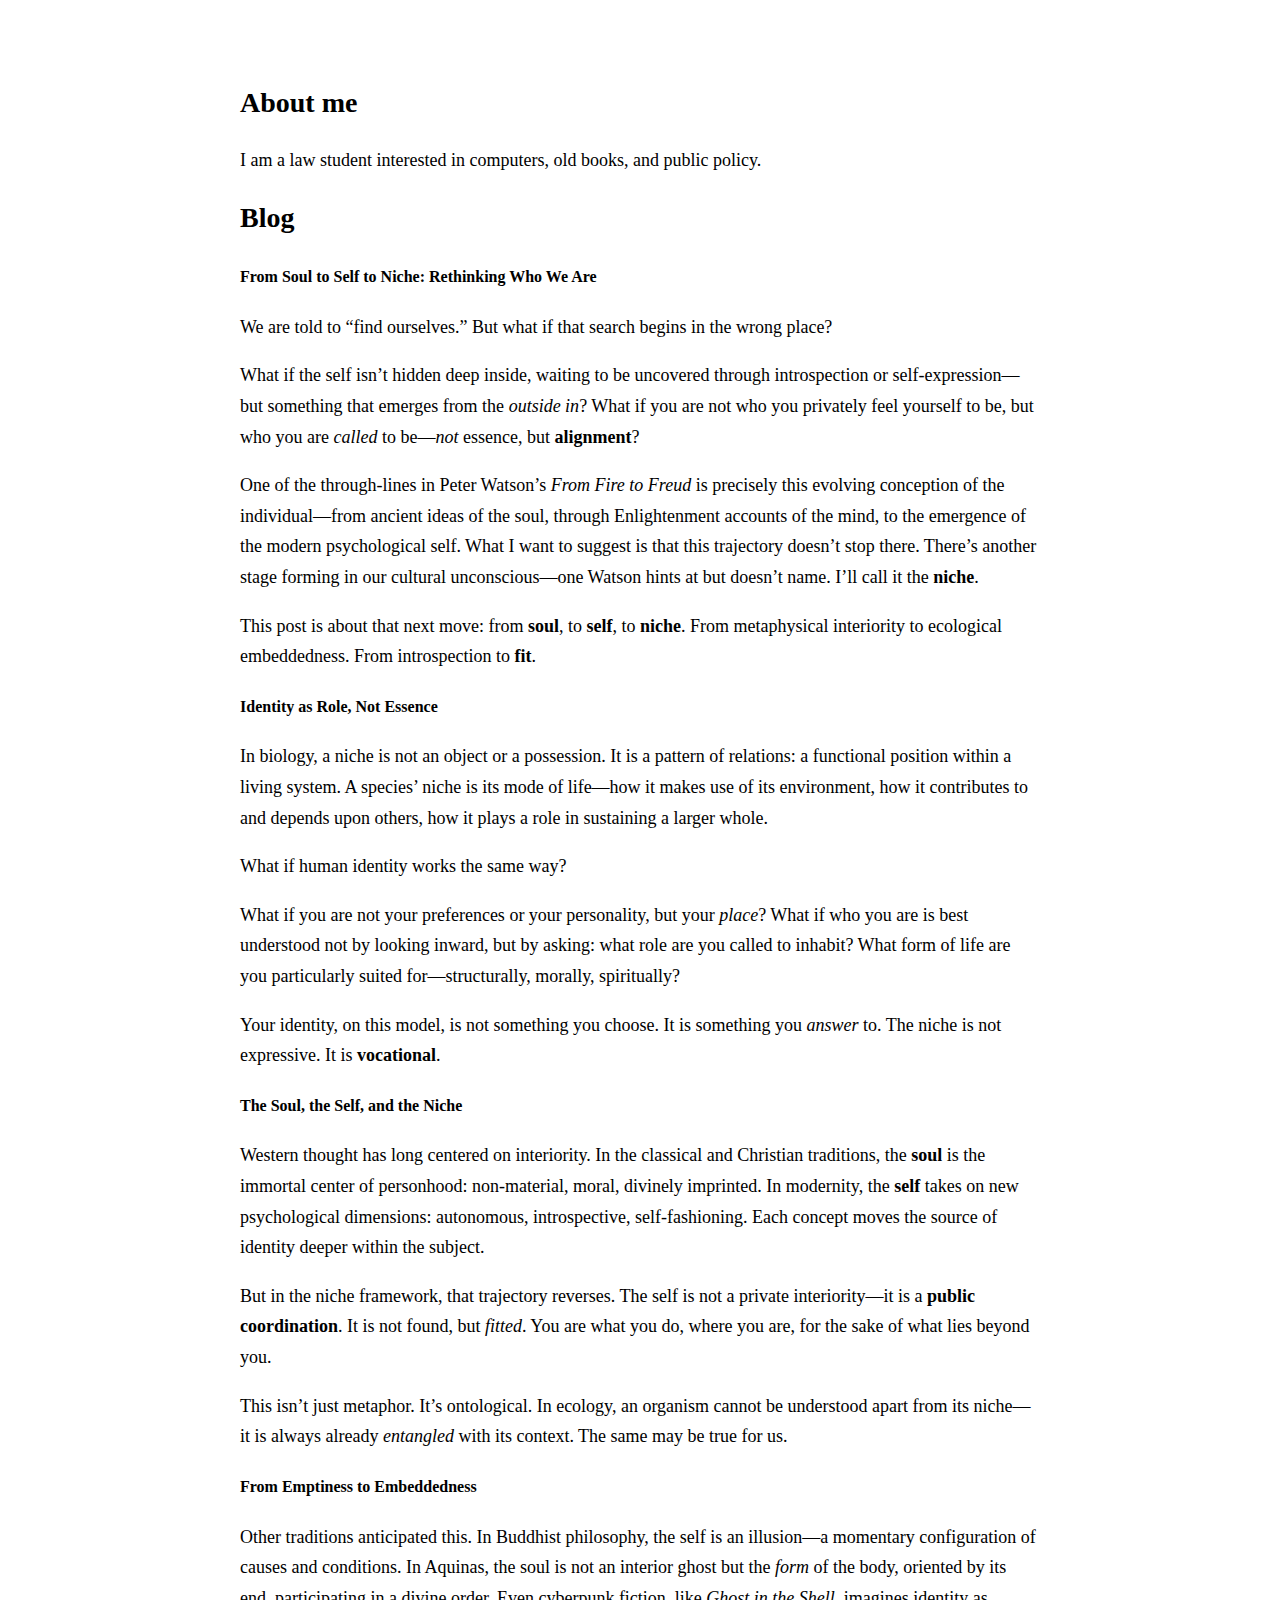
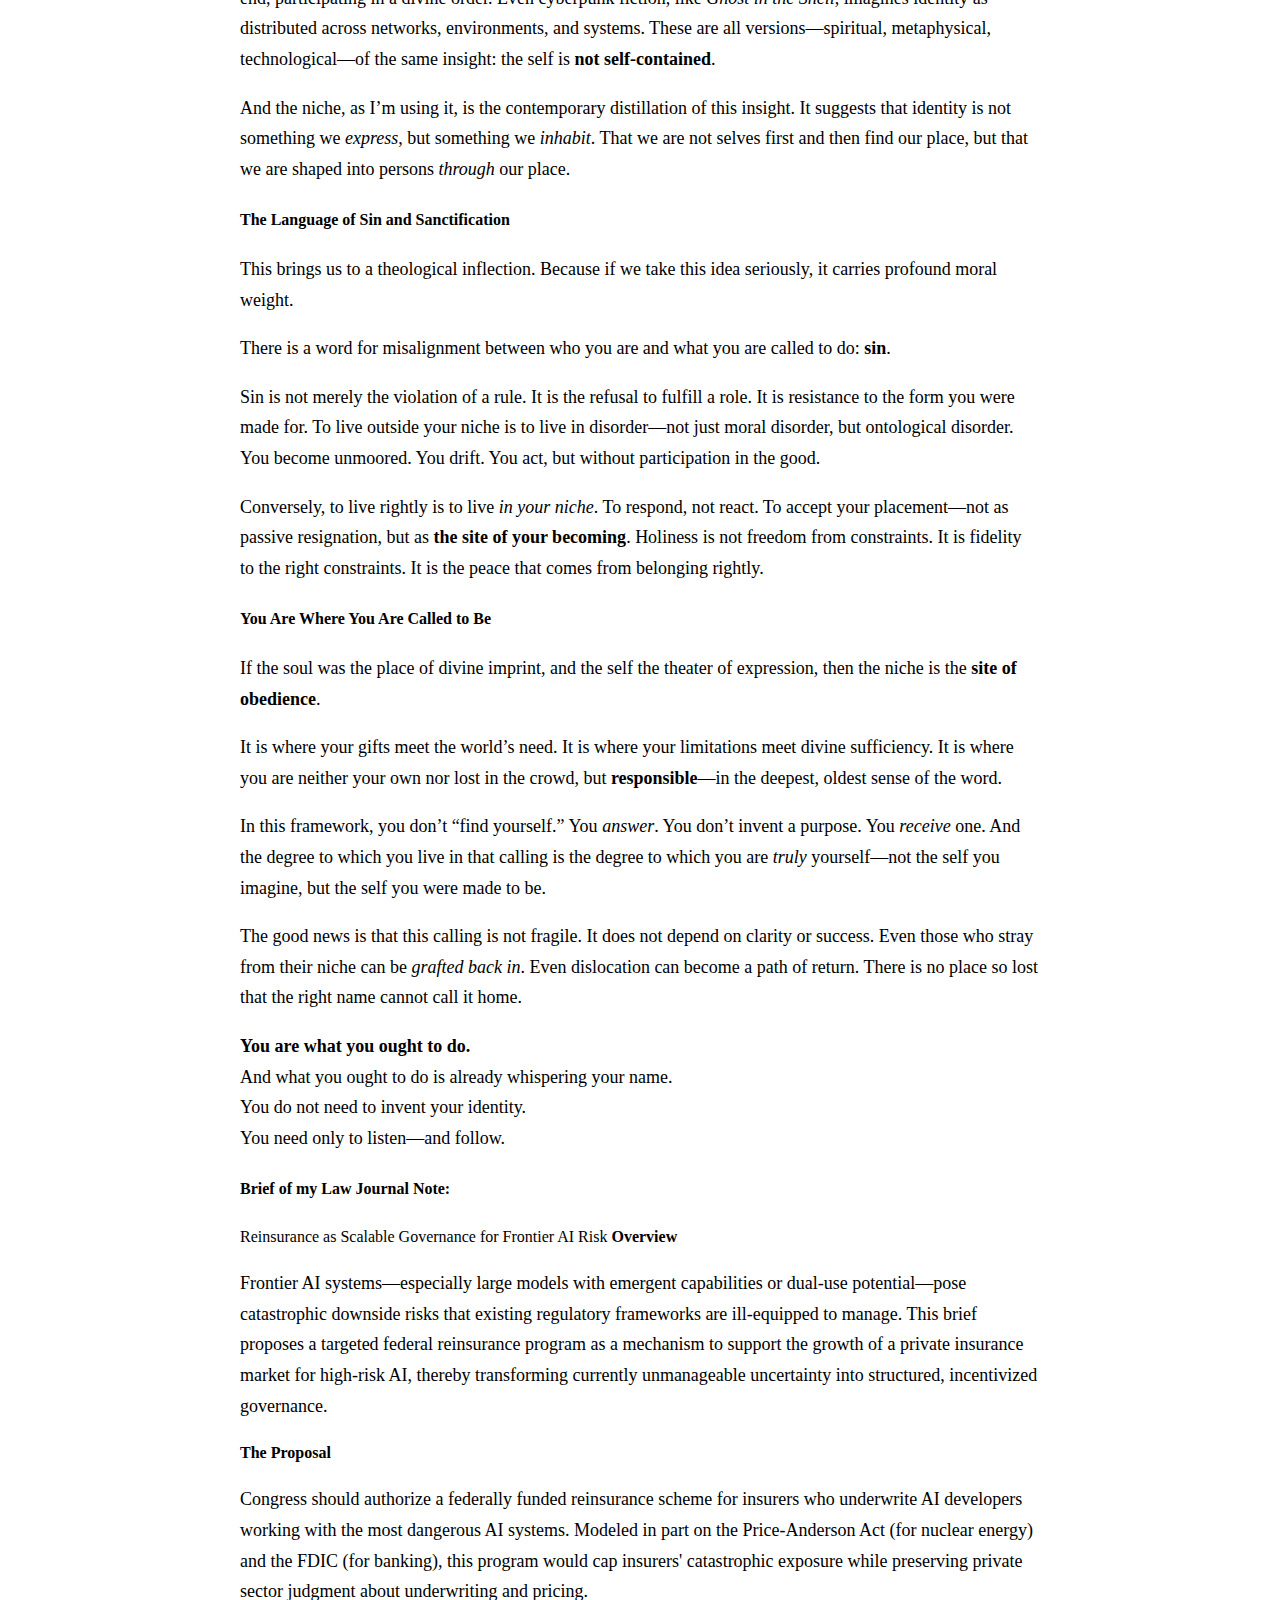
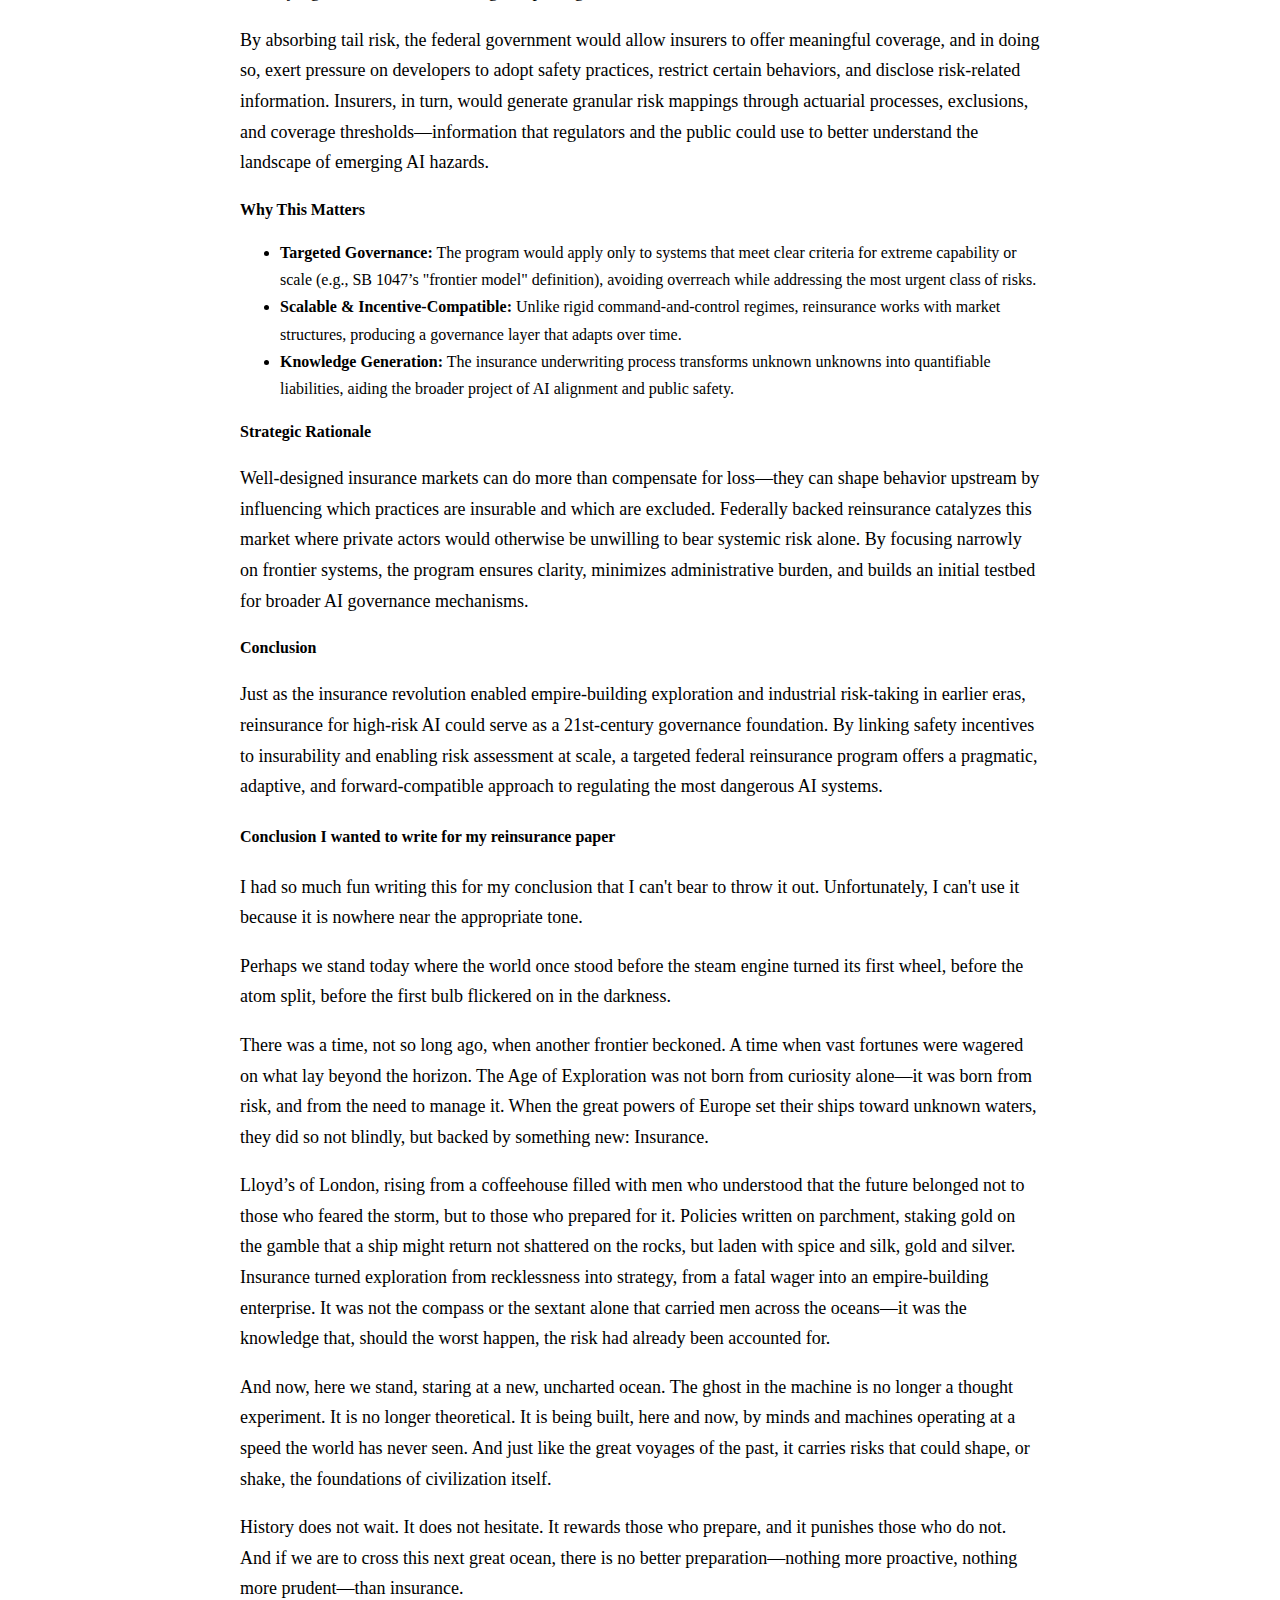
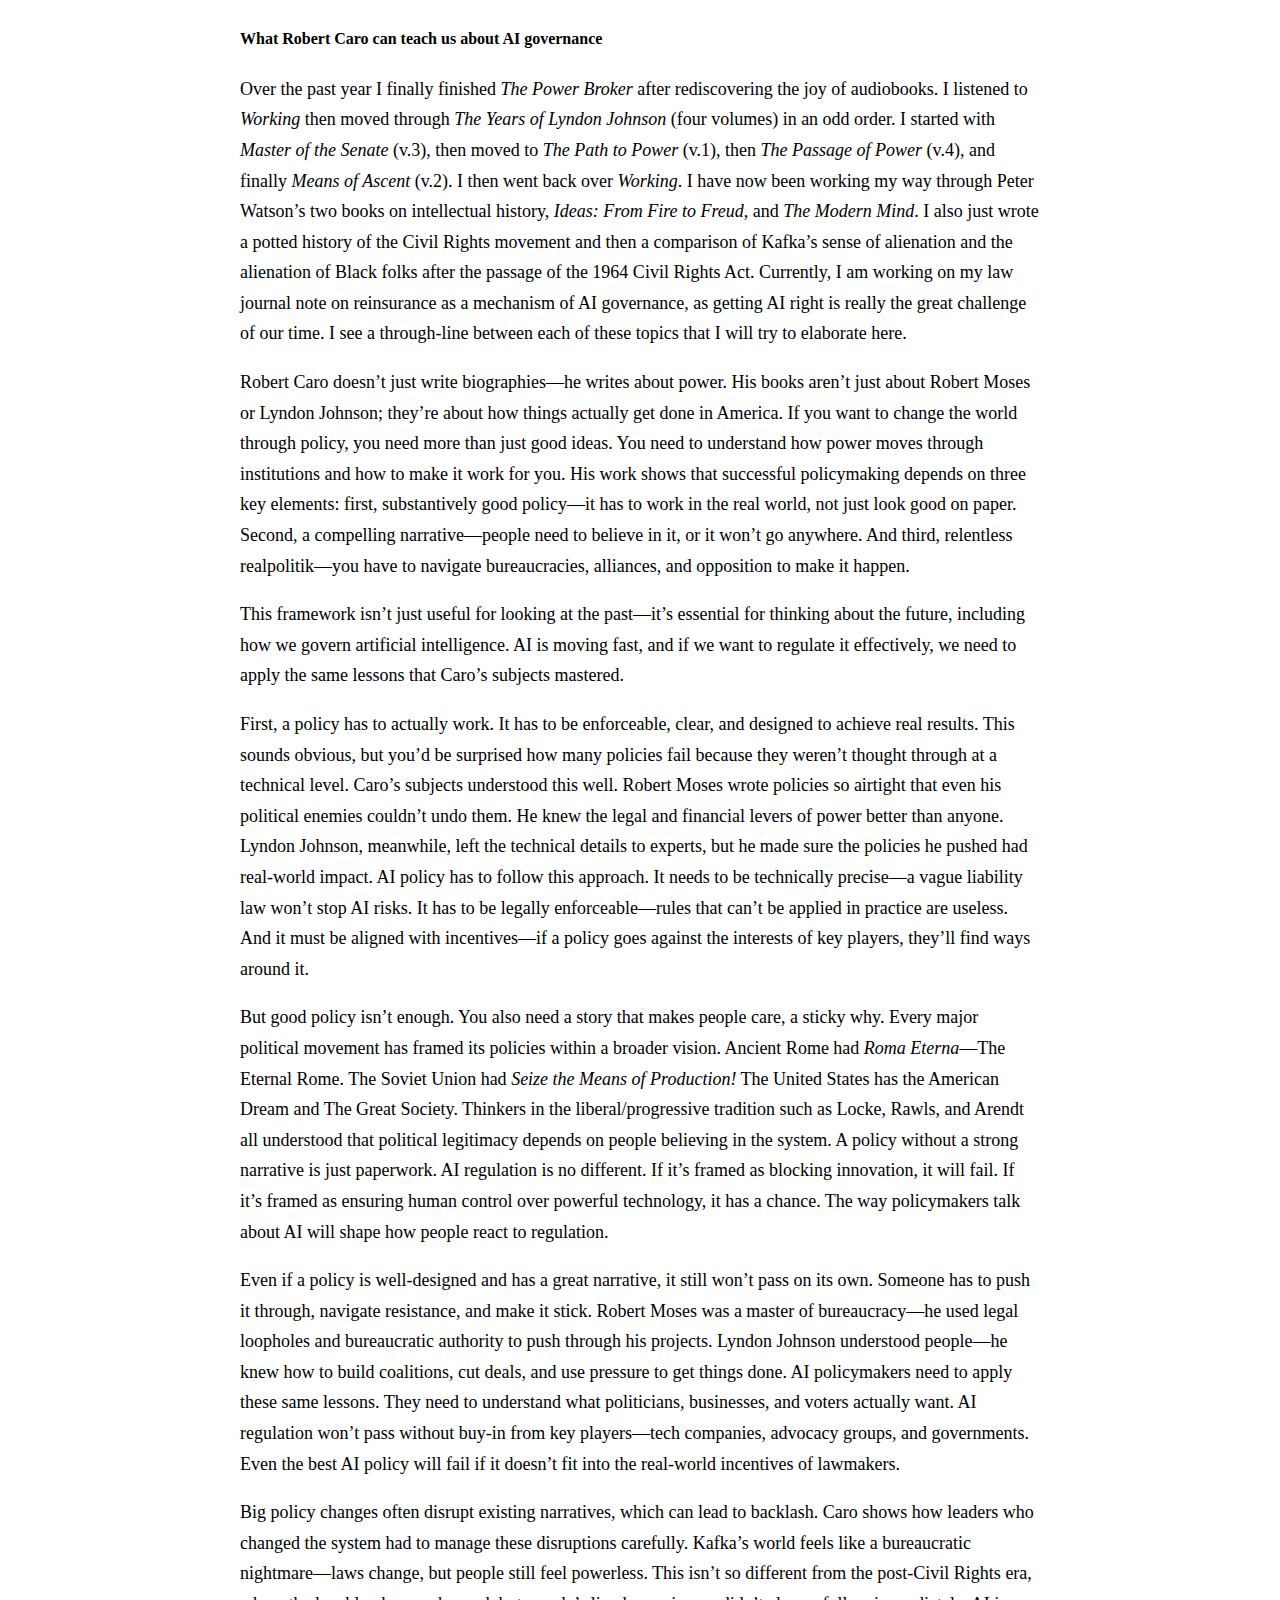
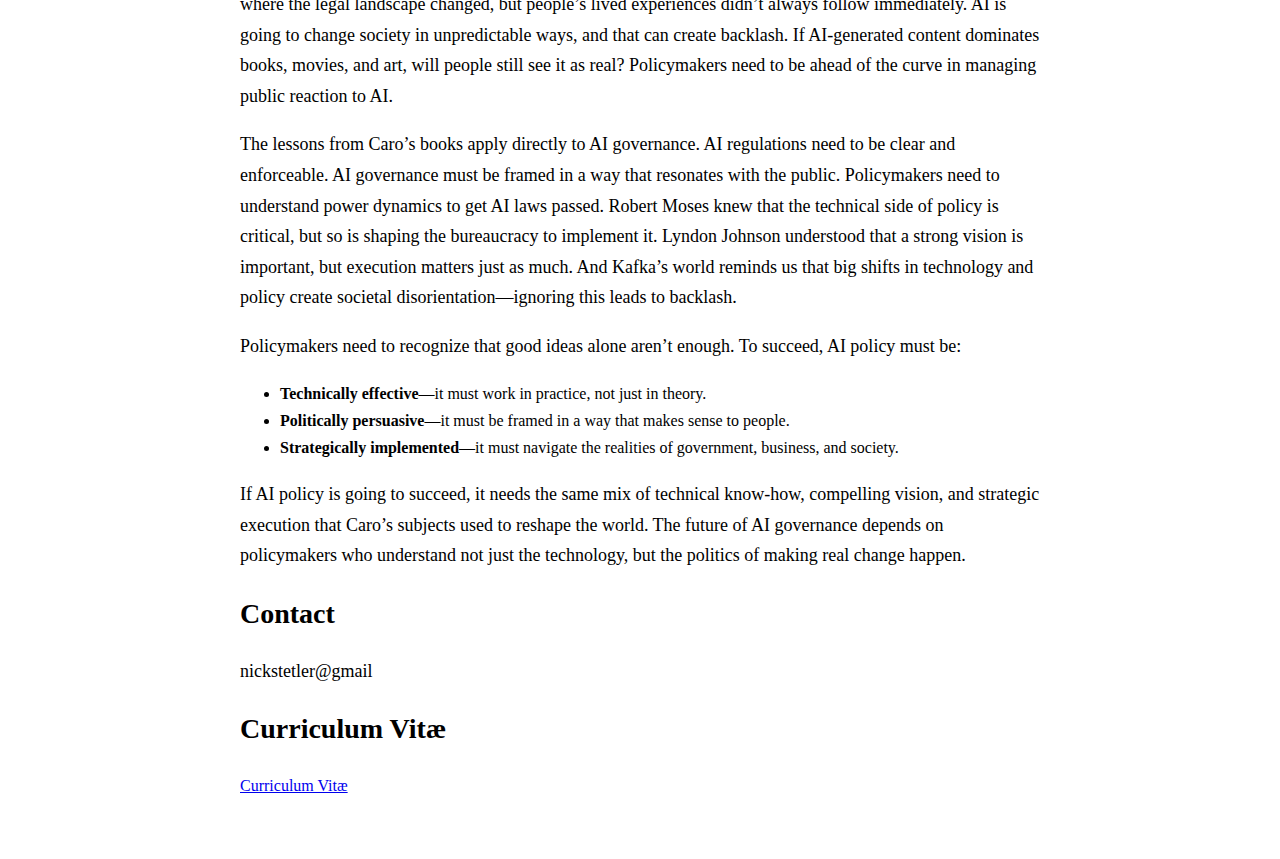
==== index.html @ feadbecc "Update index.html" ====
<!DOCTYPE html>
<html lang="en">    
<head>
    <meta charset="UTF-8">
    <meta name="viewport" content="width=device-width, initial-scale=1">
    <title>Nicholas Stetler</title>
    <style>
body {
    font-family: Georgia, serif;
    line-height: 1.7;
    max-width: 800px;
    margin: 40px auto;
    padding: 20px;
}

h1, h2 {
    font-family: Georgia, serif;
    font-weight: bold;
}

h1 {
    font-size: 28px;
}

h2 {
    font-size: 24px;
    border-bottom: 2px solid #ccc;
    padding-bottom: 5px;
}

p {
    font-size: 18px;
}
    </style>
</head>
    <section id="about">
        <h1>About me</h1>
        <p>I am a law student interested in computers, old books, and public policy.</p>
    </section>
     <section id="blog">
         <h1>Blog</h1>
<body>
<h4>From Soul to Self to Niche: Rethinking Who We Are</h4>

<p>We are told to “find ourselves.” But what if that search begins in the wrong place?</p>

<p>What if the self isn’t hidden deep inside, waiting to be uncovered through introspection or self-expression—but something that emerges from the <em>outside in</em>? What if you are not who you privately feel yourself to be, but who you are <em>called</em> to be—<em>not</em> essence, but <strong>alignment</strong>?</p>

<p>One of the through-lines in Peter Watson’s <em>From Fire to Freud</em> is precisely this evolving conception of the individual—from ancient ideas of the soul, through Enlightenment accounts of the mind, to the emergence of the modern psychological self. What I want to suggest is that this trajectory doesn’t stop there. There’s another stage forming in our cultural unconscious—one Watson hints at but doesn’t name. I’ll call it the <strong>niche</strong>.</p>

<p>This post is about that next move: from <strong>soul</strong>, to <strong>self</strong>, to <strong>niche</strong>. From metaphysical interiority to ecological embeddedness. From introspection to <strong>fit</strong>.</p>

<h4>Identity as Role, Not Essence</h4>

<p>In biology, a niche is not an object or a possession. It is a pattern of relations: a functional position within a living system. A species’ niche is its mode of life—how it makes use of its environment, how it contributes to and depends upon others, how it plays a role in sustaining a larger whole.</p>

<p>What if human identity works the same way?</p>

<p>What if you are not your preferences or your personality, but your <em>place</em>? What if who you are is best understood not by looking inward, but by asking: what role are you called to inhabit? What form of life are you particularly suited for—structurally, morally, spiritually?</p>

<p>Your identity, on this model, is not something you choose. It is something you <em>answer</em> to. The niche is not expressive. It is <strong>vocational</strong>.</p>

<h4>The Soul, the Self, and the Niche</h4>

<p>Western thought has long centered on interiority. In the classical and Christian traditions, the <strong>soul</strong> is the immortal center of personhood: non-material, moral, divinely imprinted. In modernity, the <strong>self</strong> takes on new psychological dimensions: autonomous, introspective, self-fashioning. Each concept moves the source of identity deeper within the subject.</p>

<p>But in the niche framework, that trajectory reverses. The self is not a private interiority—it is a <strong>public coordination</strong>. It is not found, but <em>fitted</em>. You are what you do, where you are, for the sake of what lies beyond you.</p>

<p>This isn’t just metaphor. It’s ontological. In ecology, an organism cannot be understood apart from its niche—it is always already <em>entangled</em> with its context. The same may be true for us.</p>

<h4>From Emptiness to Embeddedness</h4>

<p>Other traditions anticipated this. In Buddhist philosophy, the self is an illusion—a momentary configuration of causes and conditions. In Aquinas, the soul is not an interior ghost but the <em>form</em> of the body, oriented by its end, participating in a divine order. Even cyberpunk fiction, like <em>Ghost in the Shell</em>, imagines identity as distributed across networks, environments, and systems. These are all versions—spiritual, metaphysical, technological—of the same insight: the self is <strong>not self-contained</strong>.</p>

<p>And the niche, as I’m using it, is the contemporary distillation of this insight. It suggests that identity is not something we <em>express</em>, but something we <em>inhabit</em>. That we are not selves first and then find our place, but that we are shaped into persons <em>through</em> our place.</p>

<h4>The Language of Sin and Sanctification</h4>

<p>This brings us to a theological inflection. Because if we take this idea seriously, it carries profound moral weight.</p>

<p>There is a word for misalignment between who you are and what you are called to do: <strong>sin</strong>.</p>

<p>Sin is not merely the violation of a rule. It is the refusal to fulfill a role. It is resistance to the form you were made for. To live outside your niche is to live in disorder—not just moral disorder, but ontological disorder. You become unmoored. You drift. You act, but without participation in the good.</p>

<p>Conversely, to live rightly is to live <em>in your niche</em>. To respond, not react. To accept your placement—not as passive resignation, but as <strong>the site of your becoming</strong>. Holiness is not freedom from constraints. It is fidelity to the right constraints. It is the peace that comes from belonging rightly.</p>

<h4>You Are Where You Are Called to Be</h4>

<p>If the soul was the place of divine imprint, and the self the theater of expression, then the niche is the <strong>site of obedience</strong>.</p>

<p>It is where your gifts meet the world’s need. It is where your limitations meet divine sufficiency. It is where you are neither your own nor lost in the crowd, but <strong>responsible</strong>—in the deepest, oldest sense of the word.</p>

<p>In this framework, you don’t “find yourself.” You <em>answer</em>. You don’t invent a purpose. You <em>receive</em> one. And the degree to which you live in that calling is the degree to which you are <em>truly</em> yourself—not the self you imagine, but the self you were made to be.</p>

<p>The good news is that this calling is not fragile. It does not depend on clarity or success. Even those who stray from their niche can be <em>grafted back in</em>. Even dislocation can become a path of return. There is no place so lost that the right name cannot call it home.</p>

<p><strong>You are what you ought to do.</strong><br>
And what you ought to do is already whispering your name.<br>
You do not need to invent your identity.<br>
You need only to listen—and follow.</p>

    <h4>Brief of my Law Journal Note:</h4> 
    <emphasis>Reinsurance as Scalable Governance for Frontier AI Risk</emphasis>
    <strong>Overview</strong>
    <p>Frontier AI systems—especially large models with emergent capabilities or dual-use potential—pose catastrophic downside risks that existing regulatory frameworks are ill-equipped to manage. This brief proposes a targeted federal reinsurance program as a mechanism to support the growth of a private insurance market for high-risk AI, thereby transforming currently unmanageable uncertainty into structured, incentivized governance.</p>

    <strong>The Proposal</strong>
    <p>Congress should authorize a federally funded reinsurance scheme for insurers who underwrite AI developers working with the most dangerous AI systems. Modeled in part on the Price-Anderson Act (for nuclear energy) and the FDIC (for banking), this program would cap insurers' catastrophic exposure while preserving private sector judgment about underwriting and pricing.</p>
    <p>By absorbing tail risk, the federal government would allow insurers to offer meaningful coverage, and in doing so, exert pressure on developers to adopt safety practices, restrict certain behaviors, and disclose risk-related information. Insurers, in turn, would generate granular risk mappings through actuarial processes, exclusions, and coverage thresholds—information that regulators and the public could use to better understand the landscape of emerging AI hazards.</p>

    <strong>Why This Matters</strong>
    <ul>
        <li><strong>Targeted Governance:</strong> The program would apply only to systems that meet clear criteria for extreme capability or scale (e.g., SB 1047’s "frontier model" definition), avoiding overreach while addressing the most urgent class of risks.</li>
        <li><strong>Scalable & Incentive-Compatible:</strong> Unlike rigid command-and-control regimes, reinsurance works with market structures, producing a governance layer that adapts over time.</li>
        <li><strong>Knowledge Generation:</strong> The insurance underwriting process transforms unknown unknowns into quantifiable liabilities, aiding the broader project of AI alignment and public safety.</li>
    </ul>

    <strong>Strategic Rationale</strong>
    <p>Well-designed insurance markets can do more than compensate for loss—they can shape behavior upstream by influencing which practices are insurable and which are excluded. Federally backed reinsurance catalyzes this market where private actors would otherwise be unwilling to bear systemic risk alone. By focusing narrowly on frontier systems, the program ensures clarity, minimizes administrative burden, and builds an initial testbed for broader AI governance mechanisms.</p>

    <strong>Conclusion</strong>
    <p>Just as the insurance revolution enabled empire-building exploration and industrial risk-taking in earlier eras, reinsurance for high-risk AI could serve as a 21st-century governance foundation. By linking safety incentives to insurability and enabling risk assessment at scale, a targeted federal reinsurance program offers a pragmatic, adaptive, and forward-compatible approach to regulating the most dangerous AI systems.</p>

<h4>Conclusion I wanted to write for my reinsurance paper</h4> 
    <p><emphasis>I had so much fun writing this for my conclusion that I can't bear to throw it out. Unfortunately, I can't use it because it is nowhere near the appropriate tone.</emphasis></p>
    <p>Perhaps we stand today where the world once stood before the steam engine turned its first wheel, before the atom split, before the first bulb flickered on in the darkness.</p>
    
    <p>There was a time, not so long ago, when another frontier beckoned. A time when vast fortunes were wagered on what lay beyond the horizon. The Age of Exploration was not born from curiosity alone—it was born from risk, and from the need to manage it. When the great powers of Europe set their ships toward unknown waters, they did so not blindly, but backed by something new: Insurance.</p>
    
    <p>Lloyd’s of London, rising from a coffeehouse filled with men who understood that the future belonged not to those who feared the storm, but to those who prepared for it. Policies written on parchment, staking gold on the gamble that a ship might return not shattered on the rocks, but laden with spice and silk, gold and silver. Insurance turned exploration from recklessness into strategy, from a fatal wager into an empire-building enterprise. It was not the compass or the sextant alone that carried men across the oceans—it was the knowledge that, should the worst happen, the risk had already been accounted for.</p>
    
    <p>And now, here we stand, staring at a new, uncharted ocean. The ghost in the machine is no longer a thought experiment. It is no longer theoretical. It is being built, here and now, by minds and machines operating at a speed the world has never seen. And just like the great voyages of the past, it carries risks that could shape, or shake, the foundations of civilization itself.</p>
    
    <p>History does not wait. It does not hesitate. It rewards those who prepare, and it punishes those who do not. And if we are to cross this next great ocean, there is no better preparation—nothing more proactive, nothing more prudent—than insurance.</p>
    
    <h4>What Robert Caro can teach us about AI governance</h4>
    
    <p>Over the past year I finally finished <em>The Power Broker</em> after rediscovering the joy of audiobooks. I listened to <em>Working</em> then moved through <em>The Years of Lyndon Johnson</em> (four volumes) in an odd order. I started with <em>Master of the Senate</em> (v.3), then moved to <em>The Path to Power</em> (v.1), then <em>The Passage of Power</em> (v.4), and finally <em>Means of Ascent</em> (v.2). I then went back over <em>Working</em>. I have now been working my way through Peter Watson’s two books on intellectual history, <em>Ideas: From Fire to Freud</em>, and <em>The Modern Mind</em>. I also just wrote a potted history of the Civil Rights movement and then a comparison of Kafka’s sense of alienation and the alienation of Black folks after the passage of the 1964 Civil Rights Act. Currently, I am working on my law journal note on reinsurance as a mechanism of AI governance, as getting AI right is really the great challenge of our time. I see a through-line between each of these topics that I will try to elaborate here.</p>
    
    <p>Robert Caro doesn’t just write biographies—he writes about power. His books aren’t just about Robert Moses or Lyndon Johnson; they’re about how things actually get done in America. If you want to change the world through policy, you need more than just good ideas. You need to understand how power moves through institutions and how to make it work for you. His work shows that successful policymaking depends on three key elements: first, substantively good policy—it has to work in the real world, not just look good on paper. Second, a compelling narrative—people need to believe in it, or it won’t go anywhere. And third, relentless realpolitik—you have to navigate bureaucracies, alliances, and opposition to make it happen.</p>
    
    <p>This framework isn’t just useful for looking at the past—it’s essential for thinking about the future, including how we govern artificial intelligence. AI is moving fast, and if we want to regulate it effectively, we need to apply the same lessons that Caro’s subjects mastered.</p>
    
    <p>First, a policy has to actually work. It has to be enforceable, clear, and designed to achieve real results. This sounds obvious, but you’d be surprised how many policies fail because they weren’t thought through at a technical level. Caro’s subjects understood this well. Robert Moses wrote policies so airtight that even his political enemies couldn’t undo them. He knew the legal and financial levers of power better than anyone. Lyndon Johnson, meanwhile, left the technical details to experts, but he made sure the policies he pushed had real-world impact. AI policy has to follow this approach. It needs to be technically precise—a vague liability law won’t stop AI risks. It has to be legally enforceable—rules that can’t be applied in practice are useless. And it must be aligned with incentives—if a policy goes against the interests of key players, they’ll find ways around it.</p>
    
    <p>But good policy isn’t enough. You also need a story that makes people care, a sticky why. Every major political movement has framed its policies within a broader vision. Ancient Rome had <em>Roma Eterna</em>—The Eternal Rome. The Soviet Union had <em>Seize the Means of Production!</em> The United States has the American Dream and The Great Society. Thinkers in the liberal/progressive tradition such as Locke, Rawls, and Arendt all understood that political legitimacy depends on people believing in the system. A policy without a strong narrative is just paperwork. AI regulation is no different. If it’s framed as blocking innovation, it will fail. If it’s framed as ensuring human control over powerful technology, it has a chance. The way policymakers talk about AI will shape how people react to regulation.</p>
    
    <p>Even if a policy is well-designed and has a great narrative, it still won’t pass on its own. Someone has to push it through, navigate resistance, and make it stick. Robert Moses was a master of bureaucracy—he used legal loopholes and bureaucratic authority to push through his projects. Lyndon Johnson understood people—he knew how to build coalitions, cut deals, and use pressure to get things done. AI policymakers need to apply these same lessons. They need to understand what politicians, businesses, and voters actually want. AI regulation won’t pass without buy-in from key players—tech companies, advocacy groups, and governments. Even the best AI policy will fail if it doesn’t fit into the real-world incentives of lawmakers.</p>
    
    <p>Big policy changes often disrupt existing narratives, which can lead to backlash. Caro shows how leaders who changed the system had to manage these disruptions carefully. Kafka’s world feels like a bureaucratic nightmare—laws change, but people still feel powerless. This isn’t so different from the post-Civil Rights era, where the legal landscape changed, but people’s lived experiences didn’t always follow immediately. AI is going to change society in unpredictable ways, and that can create backlash. If AI-generated content dominates books, movies, and art, will people still see it as real? Policymakers need to be ahead of the curve in managing public reaction to AI.</p>
    
    <p>The lessons from Caro’s books apply directly to AI governance. AI regulations need to be clear and enforceable. AI governance must be framed in a way that resonates with the public. Policymakers need to understand power dynamics to get AI laws passed. Robert Moses knew that the technical side of policy is critical, but so is shaping the bureaucracy to implement it. Lyndon Johnson understood that a strong vision is important, but execution matters just as much. And Kafka’s world reminds us that big shifts in technology and policy create societal disorientation—ignoring this leads to backlash.</p>
    
    <p>Policymakers need to recognize that good ideas alone aren’t enough. To succeed, AI policy must be:</p>
    <ul>
        <li><strong>Technically effective</strong>—it must work in practice, not just in theory.</li>
        <li><strong>Politically persuasive</strong>—it must be framed in a way that makes sense to people.</li>
        <li><strong>Strategically implemented</strong>—it must navigate the realities of government, business, and society.</li>
    </ul>
    
    <p>If AI policy is going to succeed, it needs the same mix of technical know-how, compelling vision, and strategic execution that Caro’s subjects used to reshape the world. The future of AI governance depends on policymakers who understand not just the technology, but the politics of making real change happen.</p>
</body>
    <section id="Contact">
        <h1>Contact</h1>
        <p>nickstetler@gmail</p>
    </section>
    <section>
        <h1>Curriculum Vitæ</h1>
         <a href="CV_NICHOLAS_STETLER.pdf" target="_blank">Curriculum Vitæ</a>
    </section>
</html>
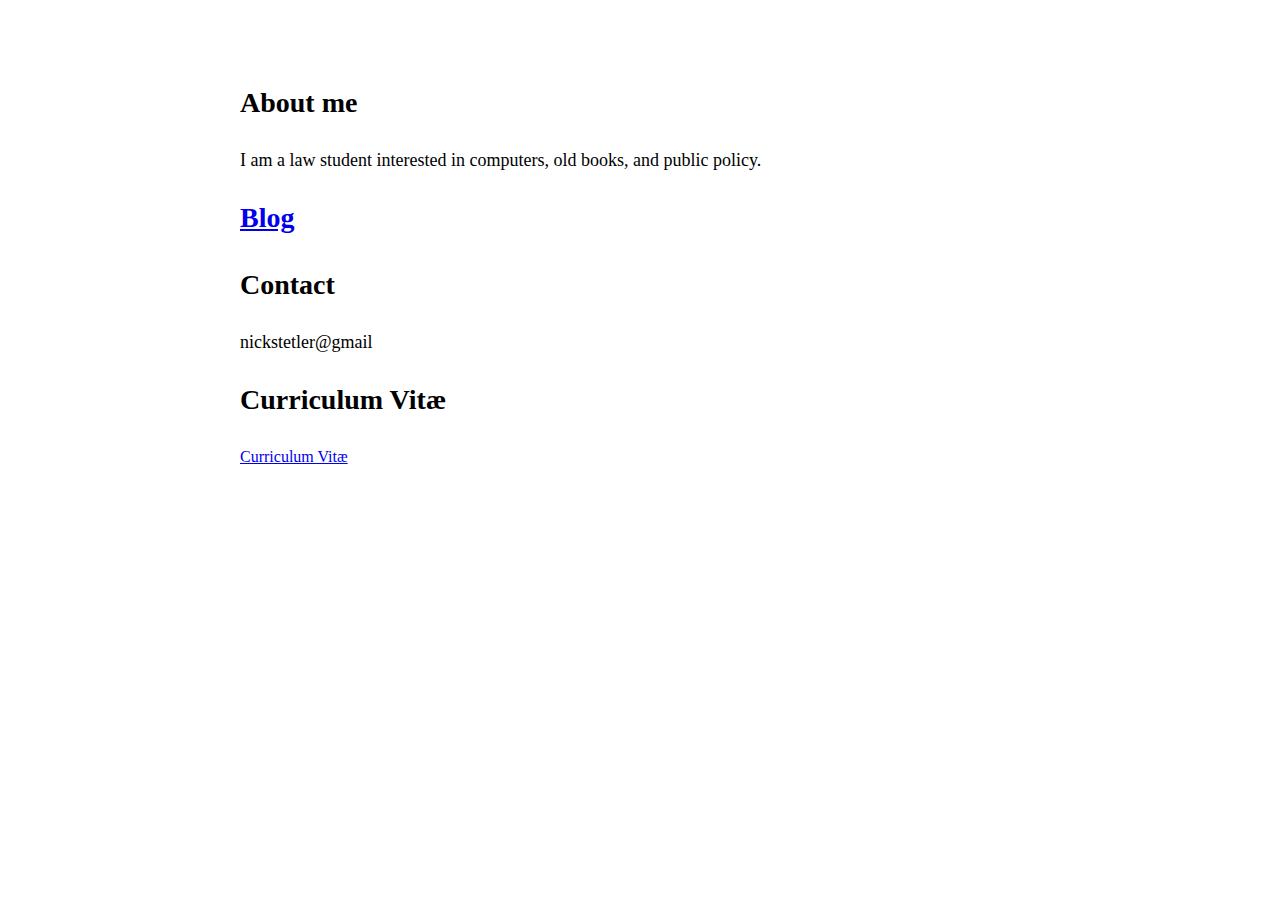
==== commit d27f453d: "Update index.html" ====
--- a/index.html
+++ b/index.html
@@ -38,128 +38,7 @@
         <p>I am a law student interested in computers, old books, and public policy.</p>
     </section>
      <section id="blog">
-         <h1>Blog</h1>
-<body>
-<h4>From Soul to Self to Niche: Rethinking Who We Are</h4>
-
-<p>We are told to “find ourselves.” But what if that search begins in the wrong place?</p>
-
-<p>What if the self isn’t hidden deep inside, waiting to be uncovered through introspection or self-expression—but something that emerges from the <em>outside in</em>? What if you are not who you privately feel yourself to be, but who you are <em>called</em> to be—<em>not</em> essence, but <strong>alignment</strong>?</p>
-
-<p>One of the through-lines in Peter Watson’s <em>From Fire to Freud</em> is precisely this evolving conception of the individual—from ancient ideas of the soul, through Enlightenment accounts of the mind, to the emergence of the modern psychological self. What I want to suggest is that this trajectory doesn’t stop there. There’s another stage forming in our cultural unconscious—one Watson hints at but doesn’t name. I’ll call it the <strong>niche</strong>.</p>
-
-<p>This post is about that next move: from <strong>soul</strong>, to <strong>self</strong>, to <strong>niche</strong>. From metaphysical interiority to ecological embeddedness. From introspection to <strong>fit</strong>.</p>
-
-<h4>Identity as Role, Not Essence</h4>
-
-<p>In biology, a niche is not an object or a possession. It is a pattern of relations: a functional position within a living system. A species’ niche is its mode of life—how it makes use of its environment, how it contributes to and depends upon others, how it plays a role in sustaining a larger whole.</p>
-
-<p>What if human identity works the same way?</p>
-
-<p>What if you are not your preferences or your personality, but your <em>place</em>? What if who you are is best understood not by looking inward, but by asking: what role are you called to inhabit? What form of life are you particularly suited for—structurally, morally, spiritually?</p>
-
-<p>Your identity, on this model, is not something you choose. It is something you <em>answer</em> to. The niche is not expressive. It is <strong>vocational</strong>.</p>
-
-<h4>The Soul, the Self, and the Niche</h4>
-
-<p>Western thought has long centered on interiority. In the classical and Christian traditions, the <strong>soul</strong> is the immortal center of personhood: non-material, moral, divinely imprinted. In modernity, the <strong>self</strong> takes on new psychological dimensions: autonomous, introspective, self-fashioning. Each concept moves the source of identity deeper within the subject.</p>
-
-<p>But in the niche framework, that trajectory reverses. The self is not a private interiority—it is a <strong>public coordination</strong>. It is not found, but <em>fitted</em>. You are what you do, where you are, for the sake of what lies beyond you.</p>
-
-<p>This isn’t just metaphor. It’s ontological. In ecology, an organism cannot be understood apart from its niche—it is always already <em>entangled</em> with its context. The same may be true for us.</p>
-
-<h4>From Emptiness to Embeddedness</h4>
-
-<p>Other traditions anticipated this. In Buddhist philosophy, the self is an illusion—a momentary configuration of causes and conditions. In Aquinas, the soul is not an interior ghost but the <em>form</em> of the body, oriented by its end, participating in a divine order. Even cyberpunk fiction, like <em>Ghost in the Shell</em>, imagines identity as distributed across networks, environments, and systems. These are all versions—spiritual, metaphysical, technological—of the same insight: the self is <strong>not self-contained</strong>.</p>
-
-<p>And the niche, as I’m using it, is the contemporary distillation of this insight. It suggests that identity is not something we <em>express</em>, but something we <em>inhabit</em>. That we are not selves first and then find our place, but that we are shaped into persons <em>through</em> our place.</p>
-
-<h4>The Language of Sin and Sanctification</h4>
-
-<p>This brings us to a theological inflection. Because if we take this idea seriously, it carries profound moral weight.</p>
-
-<p>There is a word for misalignment between who you are and what you are called to do: <strong>sin</strong>.</p>
-
-<p>Sin is not merely the violation of a rule. It is the refusal to fulfill a role. It is resistance to the form you were made for. To live outside your niche is to live in disorder—not just moral disorder, but ontological disorder. You become unmoored. You drift. You act, but without participation in the good.</p>
-
-<p>Conversely, to live rightly is to live <em>in your niche</em>. To respond, not react. To accept your placement—not as passive resignation, but as <strong>the site of your becoming</strong>. Holiness is not freedom from constraints. It is fidelity to the right constraints. It is the peace that comes from belonging rightly.</p>
-
-<h4>You Are Where You Are Called to Be</h4>
-
-<p>If the soul was the place of divine imprint, and the self the theater of expression, then the niche is the <strong>site of obedience</strong>.</p>
-
-<p>It is where your gifts meet the world’s need. It is where your limitations meet divine sufficiency. It is where you are neither your own nor lost in the crowd, but <strong>responsible</strong>—in the deepest, oldest sense of the word.</p>
-
-<p>In this framework, you don’t “find yourself.” You <em>answer</em>. You don’t invent a purpose. You <em>receive</em> one. And the degree to which you live in that calling is the degree to which you are <em>truly</em> yourself—not the self you imagine, but the self you were made to be.</p>
-
-<p>The good news is that this calling is not fragile. It does not depend on clarity or success. Even those who stray from their niche can be <em>grafted back in</em>. Even dislocation can become a path of return. There is no place so lost that the right name cannot call it home.</p>
-
-<p><strong>You are what you ought to do.</strong><br>
-And what you ought to do is already whispering your name.<br>
-You do not need to invent your identity.<br>
-You need only to listen—and follow.</p>
-
-    <h4>Brief of my Law Journal Note:</h4> 
-    <emphasis>Reinsurance as Scalable Governance for Frontier AI Risk</emphasis>
-    <strong>Overview</strong>
-    <p>Frontier AI systems—especially large models with emergent capabilities or dual-use potential—pose catastrophic downside risks that existing regulatory frameworks are ill-equipped to manage. This brief proposes a targeted federal reinsurance program as a mechanism to support the growth of a private insurance market for high-risk AI, thereby transforming currently unmanageable uncertainty into structured, incentivized governance.</p>
-
-    <strong>The Proposal</strong>
-    <p>Congress should authorize a federally funded reinsurance scheme for insurers who underwrite AI developers working with the most dangerous AI systems. Modeled in part on the Price-Anderson Act (for nuclear energy) and the FDIC (for banking), this program would cap insurers' catastrophic exposure while preserving private sector judgment about underwriting and pricing.</p>
-    <p>By absorbing tail risk, the federal government would allow insurers to offer meaningful coverage, and in doing so, exert pressure on developers to adopt safety practices, restrict certain behaviors, and disclose risk-related information. Insurers, in turn, would generate granular risk mappings through actuarial processes, exclusions, and coverage thresholds—information that regulators and the public could use to better understand the landscape of emerging AI hazards.</p>
-
-    <strong>Why This Matters</strong>
-    <ul>
-        <li><strong>Targeted Governance:</strong> The program would apply only to systems that meet clear criteria for extreme capability or scale (e.g., SB 1047’s "frontier model" definition), avoiding overreach while addressing the most urgent class of risks.</li>
-        <li><strong>Scalable & Incentive-Compatible:</strong> Unlike rigid command-and-control regimes, reinsurance works with market structures, producing a governance layer that adapts over time.</li>
-        <li><strong>Knowledge Generation:</strong> The insurance underwriting process transforms unknown unknowns into quantifiable liabilities, aiding the broader project of AI alignment and public safety.</li>
-    </ul>
-
-    <strong>Strategic Rationale</strong>
-    <p>Well-designed insurance markets can do more than compensate for loss—they can shape behavior upstream by influencing which practices are insurable and which are excluded. Federally backed reinsurance catalyzes this market where private actors would otherwise be unwilling to bear systemic risk alone. By focusing narrowly on frontier systems, the program ensures clarity, minimizes administrative burden, and builds an initial testbed for broader AI governance mechanisms.</p>
-
-    <strong>Conclusion</strong>
-    <p>Just as the insurance revolution enabled empire-building exploration and industrial risk-taking in earlier eras, reinsurance for high-risk AI could serve as a 21st-century governance foundation. By linking safety incentives to insurability and enabling risk assessment at scale, a targeted federal reinsurance program offers a pragmatic, adaptive, and forward-compatible approach to regulating the most dangerous AI systems.</p>
-
-<h4>Conclusion I wanted to write for my reinsurance paper</h4> 
-    <p><emphasis>I had so much fun writing this for my conclusion that I can't bear to throw it out. Unfortunately, I can't use it because it is nowhere near the appropriate tone.</emphasis></p>
-    <p>Perhaps we stand today where the world once stood before the steam engine turned its first wheel, before the atom split, before the first bulb flickered on in the darkness.</p>
-    
-    <p>There was a time, not so long ago, when another frontier beckoned. A time when vast fortunes were wagered on what lay beyond the horizon. The Age of Exploration was not born from curiosity alone—it was born from risk, and from the need to manage it. When the great powers of Europe set their ships toward unknown waters, they did so not blindly, but backed by something new: Insurance.</p>
-    
-    <p>Lloyd’s of London, rising from a coffeehouse filled with men who understood that the future belonged not to those who feared the storm, but to those who prepared for it. Policies written on parchment, staking gold on the gamble that a ship might return not shattered on the rocks, but laden with spice and silk, gold and silver. Insurance turned exploration from recklessness into strategy, from a fatal wager into an empire-building enterprise. It was not the compass or the sextant alone that carried men across the oceans—it was the knowledge that, should the worst happen, the risk had already been accounted for.</p>
-    
-    <p>And now, here we stand, staring at a new, uncharted ocean. The ghost in the machine is no longer a thought experiment. It is no longer theoretical. It is being built, here and now, by minds and machines operating at a speed the world has never seen. And just like the great voyages of the past, it carries risks that could shape, or shake, the foundations of civilization itself.</p>
-    
-    <p>History does not wait. It does not hesitate. It rewards those who prepare, and it punishes those who do not. And if we are to cross this next great ocean, there is no better preparation—nothing more proactive, nothing more prudent—than insurance.</p>
-    
-    <h4>What Robert Caro can teach us about AI governance</h4>
-    
-    <p>Over the past year I finally finished <em>The Power Broker</em> after rediscovering the joy of audiobooks. I listened to <em>Working</em> then moved through <em>The Years of Lyndon Johnson</em> (four volumes) in an odd order. I started with <em>Master of the Senate</em> (v.3), then moved to <em>The Path to Power</em> (v.1), then <em>The Passage of Power</em> (v.4), and finally <em>Means of Ascent</em> (v.2). I then went back over <em>Working</em>. I have now been working my way through Peter Watson’s two books on intellectual history, <em>Ideas: From Fire to Freud</em>, and <em>The Modern Mind</em>. I also just wrote a potted history of the Civil Rights movement and then a comparison of Kafka’s sense of alienation and the alienation of Black folks after the passage of the 1964 Civil Rights Act. Currently, I am working on my law journal note on reinsurance as a mechanism of AI governance, as getting AI right is really the great challenge of our time. I see a through-line between each of these topics that I will try to elaborate here.</p>
-    
-    <p>Robert Caro doesn’t just write biographies—he writes about power. His books aren’t just about Robert Moses or Lyndon Johnson; they’re about how things actually get done in America. If you want to change the world through policy, you need more than just good ideas. You need to understand how power moves through institutions and how to make it work for you. His work shows that successful policymaking depends on three key elements: first, substantively good policy—it has to work in the real world, not just look good on paper. Second, a compelling narrative—people need to believe in it, or it won’t go anywhere. And third, relentless realpolitik—you have to navigate bureaucracies, alliances, and opposition to make it happen.</p>
-    
-    <p>This framework isn’t just useful for looking at the past—it’s essential for thinking about the future, including how we govern artificial intelligence. AI is moving fast, and if we want to regulate it effectively, we need to apply the same lessons that Caro’s subjects mastered.</p>
-    
-    <p>First, a policy has to actually work. It has to be enforceable, clear, and designed to achieve real results. This sounds obvious, but you’d be surprised how many policies fail because they weren’t thought through at a technical level. Caro’s subjects understood this well. Robert Moses wrote policies so airtight that even his political enemies couldn’t undo them. He knew the legal and financial levers of power better than anyone. Lyndon Johnson, meanwhile, left the technical details to experts, but he made sure the policies he pushed had real-world impact. AI policy has to follow this approach. It needs to be technically precise—a vague liability law won’t stop AI risks. It has to be legally enforceable—rules that can’t be applied in practice are useless. And it must be aligned with incentives—if a policy goes against the interests of key players, they’ll find ways around it.</p>
-    
-    <p>But good policy isn’t enough. You also need a story that makes people care, a sticky why. Every major political movement has framed its policies within a broader vision. Ancient Rome had <em>Roma Eterna</em>—The Eternal Rome. The Soviet Union had <em>Seize the Means of Production!</em> The United States has the American Dream and The Great Society. Thinkers in the liberal/progressive tradition such as Locke, Rawls, and Arendt all understood that political legitimacy depends on people believing in the system. A policy without a strong narrative is just paperwork. AI regulation is no different. If it’s framed as blocking innovation, it will fail. If it’s framed as ensuring human control over powerful technology, it has a chance. The way policymakers talk about AI will shape how people react to regulation.</p>
-    
-    <p>Even if a policy is well-designed and has a great narrative, it still won’t pass on its own. Someone has to push it through, navigate resistance, and make it stick. Robert Moses was a master of bureaucracy—he used legal loopholes and bureaucratic authority to push through his projects. Lyndon Johnson understood people—he knew how to build coalitions, cut deals, and use pressure to get things done. AI policymakers need to apply these same lessons. They need to understand what politicians, businesses, and voters actually want. AI regulation won’t pass without buy-in from key players—tech companies, advocacy groups, and governments. Even the best AI policy will fail if it doesn’t fit into the real-world incentives of lawmakers.</p>
-    
-    <p>Big policy changes often disrupt existing narratives, which can lead to backlash. Caro shows how leaders who changed the system had to manage these disruptions carefully. Kafka’s world feels like a bureaucratic nightmare—laws change, but people still feel powerless. This isn’t so different from the post-Civil Rights era, where the legal landscape changed, but people’s lived experiences didn’t always follow immediately. AI is going to change society in unpredictable ways, and that can create backlash. If AI-generated content dominates books, movies, and art, will people still see it as real? Policymakers need to be ahead of the curve in managing public reaction to AI.</p>
-    
-    <p>The lessons from Caro’s books apply directly to AI governance. AI regulations need to be clear and enforceable. AI governance must be framed in a way that resonates with the public. Policymakers need to understand power dynamics to get AI laws passed. Robert Moses knew that the technical side of policy is critical, but so is shaping the bureaucracy to implement it. Lyndon Johnson understood that a strong vision is important, but execution matters just as much. And Kafka’s world reminds us that big shifts in technology and policy create societal disorientation—ignoring this leads to backlash.</p>
-    
-    <p>Policymakers need to recognize that good ideas alone aren’t enough. To succeed, AI policy must be:</p>
-    <ul>
-        <li><strong>Technically effective</strong>—it must work in practice, not just in theory.</li>
-        <li><strong>Politically persuasive</strong>—it must be framed in a way that makes sense to people.</li>
-        <li><strong>Strategically implemented</strong>—it must navigate the realities of government, business, and society.</li>
-    </ul>
-    
-    <p>If AI policy is going to succeed, it needs the same mix of technical know-how, compelling vision, and strategic execution that Caro’s subjects used to reshape the world. The future of AI governance depends on policymakers who understand not just the technology, but the politics of making real change happen.</p>
-</body>
+         <h1><a href="blog.html">Blog</a></h1>
     <section id="Contact">
         <h1>Contact</h1>
         <p>nickstetler@gmail</p>
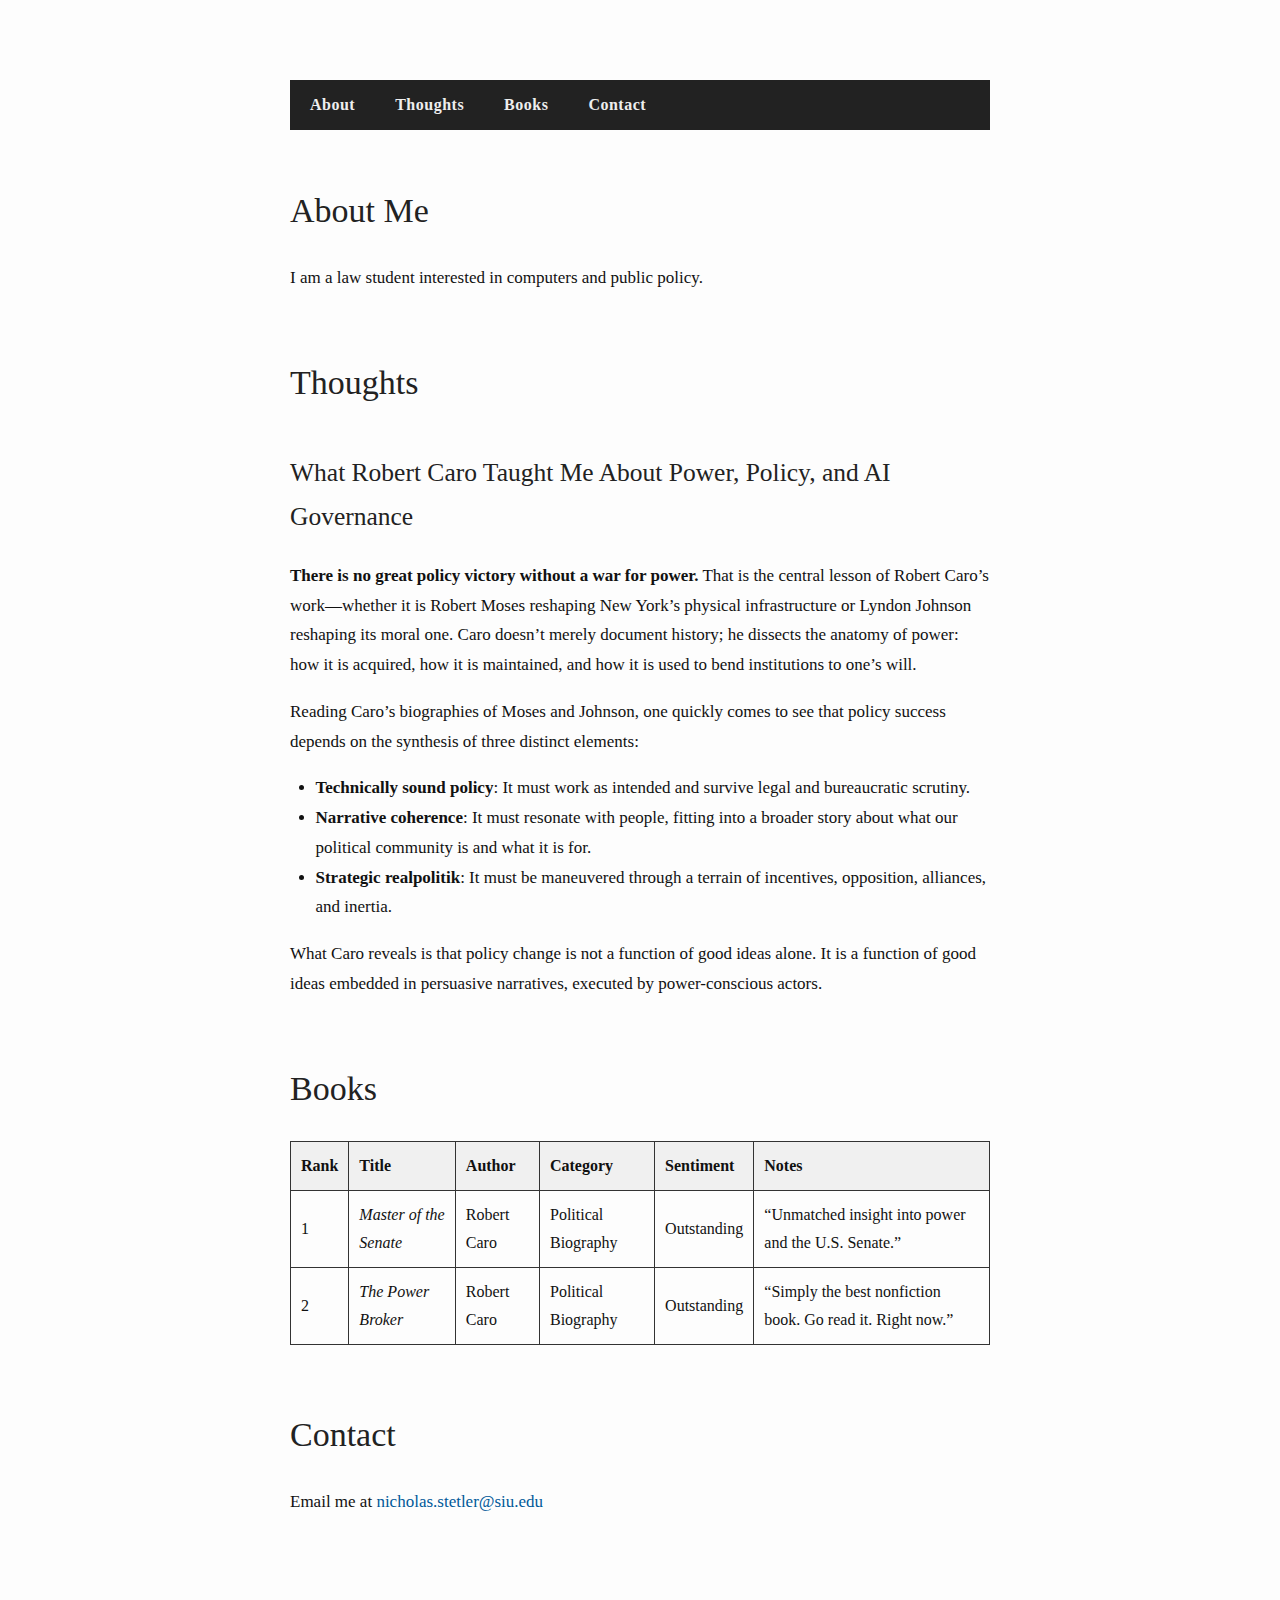
==== commit d1235309: "Update index.html" ====
--- a/index.html
+++ b/index.html
@@ -1,50 +1,156 @@
 <!DOCTYPE html>
-<html lang="en">    
+<html lang="en">
 <head>
-    <meta charset="UTF-8">
-    <meta name="viewport" content="width=device-width, initial-scale=1">
-    <title>Nicholas Stetler</title>
-    <style>
-body {
-    font-family: Georgia, serif;
-    line-height: 1.7;
-    max-width: 800px;
-    margin: 40px auto;
-    padding: 20px;
-}
+  <meta charset="UTF-8">
+  <meta name="viewport" content="width=device-width, initial-scale=1">
+  <title>Nicholas Stetler | Law & Policy</title>
+  <link rel="stylesheet" href="style.css">
+  <style>
+    body {
+      font-family: "Garamond", "Georgia", "Palatino Linotype", "Book Antiqua", serif;
+      max-width: 700px;
+      margin: 60px auto;
+      line-height: 1.75;
+      font-size: 17px;
+      background-color: #fdfdfd;
+      color: #111;
+      padding: 20px;
+    }
 
-h1, h2 {
-    font-family: Georgia, serif;
-    font-weight: bold;
-}
+    nav ul {
+      background: #222;
+      padding: 10px 0;
+      list-style: none;
+      display: flex;
+      justify-content: left;
+      margin: 0 0 40px 0;
+    }
 
-h1 {
-    font-size: 28px;
-}
+    nav ul li {
+      margin: 0 20px;
+    }
 
-h2 {
-    font-size: 24px;
-    border-bottom: 2px solid #ccc;
-    padding-bottom: 5px;
-}
+    nav ul li a {
+      color: #eee;
+      text-decoration: none;
+      font-weight: 600;
+      font-size: 16px;
+      letter-spacing: 0.5px;
+    }
 
-p {
-    font-size: 18px;
-}
-    </style>
+    nav ul li a:hover {
+      text-decoration: underline;
+    }
+
+    h1, h2 {
+      font-family: "Garamond", "Georgia", "Palatino", serif;
+      font-weight: normal;
+      color: #222;
+      margin-top: 1.5em;
+    }
+
+    section {
+      margin-bottom: 60px;
+    }
+
+    article ul {
+      padding-left: 1.5em;
+      list-style-type: disc;
+    }
+
+    table {
+      width: 100%;
+      border-collapse: collapse;
+      margin-top: 20px;
+      font-size: 16px;
+    }
+
+    th, td {
+      border: 1px solid #333;
+      padding: 10px;
+    }
+
+    th {
+      background-color: #f0f0f0;
+      font-weight: bold;
+      text-align: left;
+    }
+
+    a {
+      color: #005999;
+      text-decoration: none;
+    }
+
+    a:hover {
+      text-decoration: underline;
+    }
+  </style>
 </head>
-    <section id="about">
-        <h1>About me</h1>
-        <p>I am a law student interested in computers, old books, and public policy.</p>
-    </section>
-     <section id="blog">
-         <h1><a href="blog.html">Blog</a></h1>
-    <section id="Contact">
-        <h1>Contact</h1>
-        <p>nickstetler@gmail</p>
-    </section>
-    <section>
-        <h1>Curriculum Vitæ</h1>
-         <a href="CV_NICHOLAS_STETLER.pdf" target="_blank">Curriculum Vitæ</a>
-    </section>
+<body>
+
+  <nav>
+    <ul>
+      <li><a href="#about">About</a></li>
+      <li><a href="#blog">Thoughts</a></li>
+      <li><a href="#booklist">Books</a></li>
+      <li><a href="#contact">Contact</a></li>
+    </ul>
+  </nav>
+  
+  <section id="about">
+    <h1>About Me</h1>
+    <p>I am a law student interested in computers and public policy.</p>
+  </section>
+  
+  <section id="blog">
+    <h1>Thoughts</h1>
+    <article>
+      <h2>What Robert Caro Taught Me About Power, Policy, and AI Governance</h2>
+      <p><strong>There is no great policy victory without a war for power.</strong> That is the central lesson of Robert Caro’s work—whether it is Robert Moses reshaping New York’s physical infrastructure or Lyndon Johnson reshaping its moral one. Caro doesn’t merely document history; he dissects the anatomy of power: how it is acquired, how it is maintained, and how it is used to bend institutions to one’s will.</p>
+      <p>Reading Caro’s biographies of Moses and Johnson, one quickly comes to see that policy success depends on the synthesis of three distinct elements:</p>
+      <ul>
+        <li><strong>Technically sound policy</strong>: It must work as intended and survive legal and bureaucratic scrutiny.</li>
+        <li><strong>Narrative coherence</strong>: It must resonate with people, fitting into a broader story about what our political community is and what it is for.</li>
+        <li><strong>Strategic realpolitik</strong>: It must be maneuvered through a terrain of incentives, opposition, alliances, and inertia.</li>
+      </ul>
+      <p>What Caro reveals is that policy change is not a function of good ideas alone. It is a function of good ideas embedded in persuasive narratives, executed by power-conscious actors.</p>
+    </article>
+  </section>
+  
+  <section id="booklist">
+    <h1>Books</h1>
+    <table>
+      <tr>
+        <th>Rank</th>
+        <th>Title</th>
+        <th>Author</th>
+        <th>Category</th>
+        <th>Sentiment</th>
+        <th>Notes</th>
+      </tr>
+      <tr>
+        <td>1</td>
+        <td><em>Master of the Senate</em></td>
+        <td>Robert Caro</td>
+        <td>Political Biography</td>
+        <td>Outstanding</td>
+        <td>“Unmatched insight into power and the U.S. Senate.”</td>
+      </tr>
+      <tr>
+        <td>2</td>
+        <td><em>The Power Broker</em></td>
+        <td>Robert Caro</td>
+        <td>Political Biography</td>
+        <td>Outstanding</td>
+        <td>“Simply the best nonfiction book. Go read it. Right now.”</td>
+      </tr>
+    </table>
+  </section>
+  
+  <section id="contact">
+    <h1>Contact</h1>
+    <p>Email me at <a href="mailto:nicholas.stetler@siu.edu">nicholas.stetler@siu.edu</a></p>
+  </section>
+
+</body>
 </html>
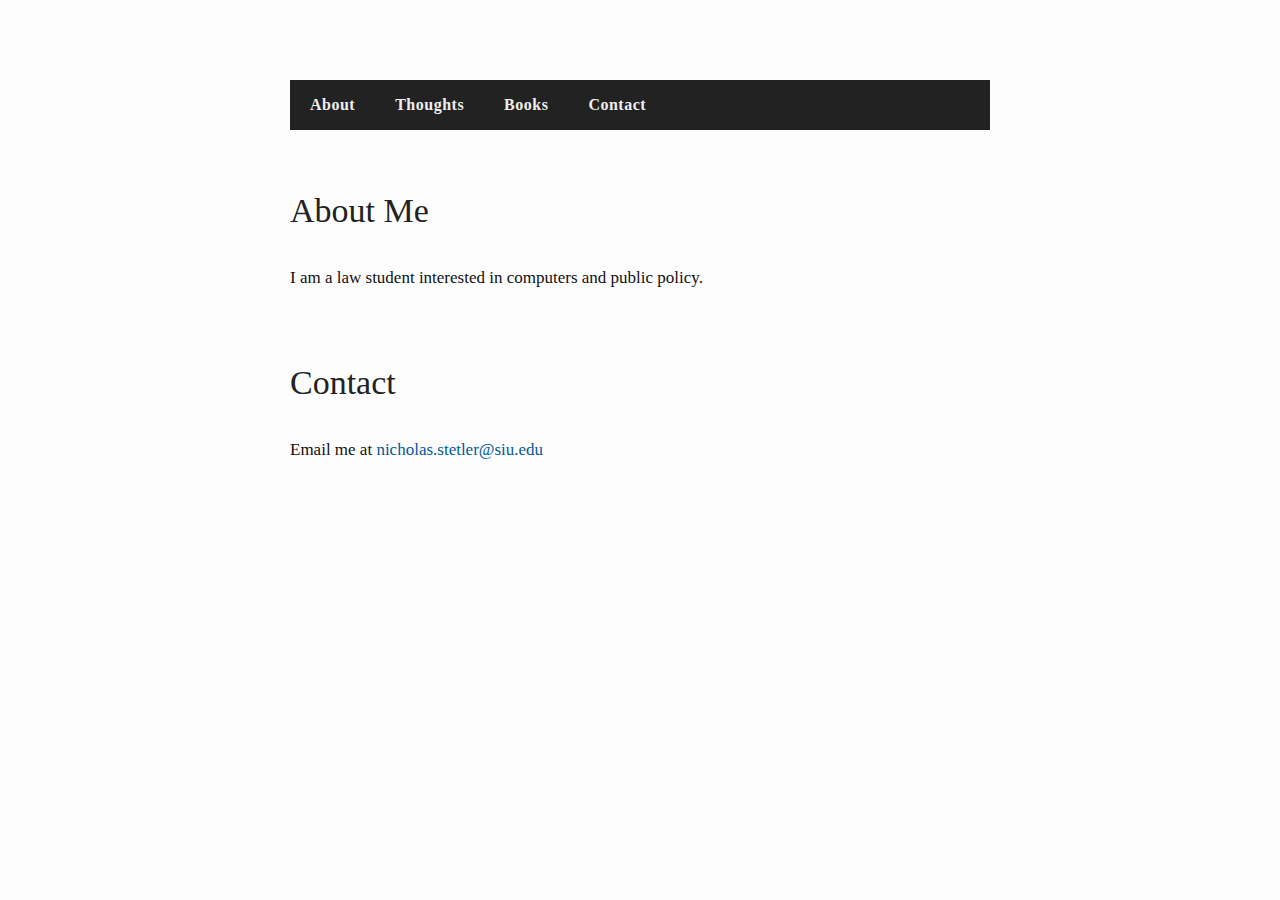
==== commit 64988748: "Update index.html" ====
--- a/index.html
+++ b/index.html
@@ -102,50 +102,6 @@
     <p>I am a law student interested in computers and public policy.</p>
   </section>
   
-  <section id="blog">
-    <h1>Thoughts</h1>
-    <article>
-      <h2>What Robert Caro Taught Me About Power, Policy, and AI Governance</h2>
-      <p><strong>There is no great policy victory without a war for power.</strong> That is the central lesson of Robert Caro’s work—whether it is Robert Moses reshaping New York’s physical infrastructure or Lyndon Johnson reshaping its moral one. Caro doesn’t merely document history; he dissects the anatomy of power: how it is acquired, how it is maintained, and how it is used to bend institutions to one’s will.</p>
-      <p>Reading Caro’s biographies of Moses and Johnson, one quickly comes to see that policy success depends on the synthesis of three distinct elements:</p>
-      <ul>
-        <li><strong>Technically sound policy</strong>: It must work as intended and survive legal and bureaucratic scrutiny.</li>
-        <li><strong>Narrative coherence</strong>: It must resonate with people, fitting into a broader story about what our political community is and what it is for.</li>
-        <li><strong>Strategic realpolitik</strong>: It must be maneuvered through a terrain of incentives, opposition, alliances, and inertia.</li>
-      </ul>
-      <p>What Caro reveals is that policy change is not a function of good ideas alone. It is a function of good ideas embedded in persuasive narratives, executed by power-conscious actors.</p>
-    </article>
-  </section>
-  
-  <section id="booklist">
-    <h1>Books</h1>
-    <table>
-      <tr>
-        <th>Rank</th>
-        <th>Title</th>
-        <th>Author</th>
-        <th>Category</th>
-        <th>Sentiment</th>
-        <th>Notes</th>
-      </tr>
-      <tr>
-        <td>1</td>
-        <td><em>Master of the Senate</em></td>
-        <td>Robert Caro</td>
-        <td>Political Biography</td>
-        <td>Outstanding</td>
-        <td>“Unmatched insight into power and the U.S. Senate.”</td>
-      </tr>
-      <tr>
-        <td>2</td>
-        <td><em>The Power Broker</em></td>
-        <td>Robert Caro</td>
-        <td>Political Biography</td>
-        <td>Outstanding</td>
-        <td>“Simply the best nonfiction book. Go read it. Right now.”</td>
-      </tr>
-    </table>
-  </section>
   
   <section id="contact">
     <h1>Contact</h1>
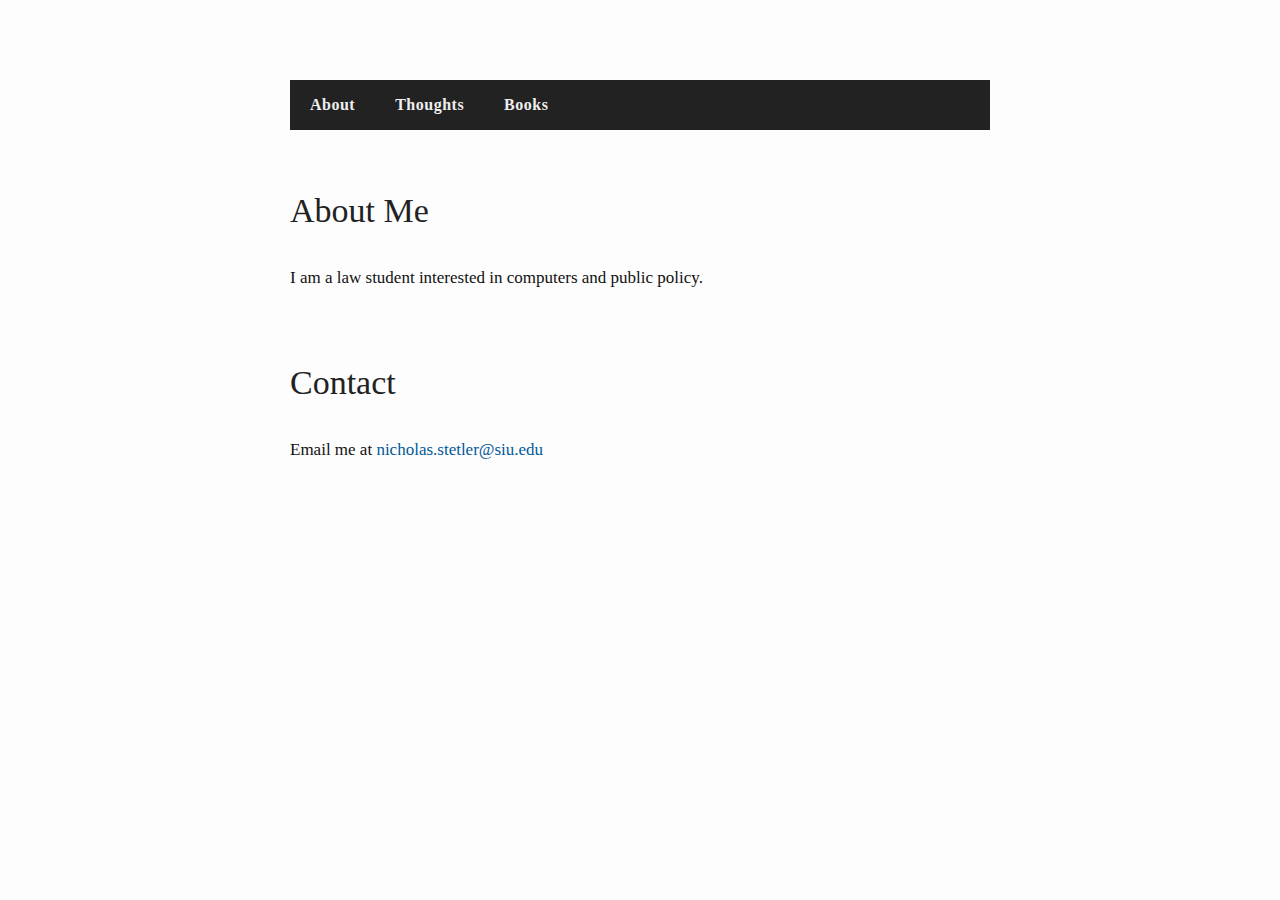
==== commit 09964771: "Update index.html" ====
--- a/index.html
+++ b/index.html
@@ -90,10 +90,9 @@
 
   <nav>
     <ul>
-      <li><a href="#about">About</a></li>
-      <li><a href="#blog">Thoughts</a></li>
-      <li><a href="#booklist">Books</a></li>
-      <li><a href="#contact">Contact</a></li>
+      <li><a href="about.html">About</a></li>
+      <li><a href="blog.html">Thoughts</a></li>
+      <li><a href="booklist.html">Books</a></li>
     </ul>
   </nav>
   
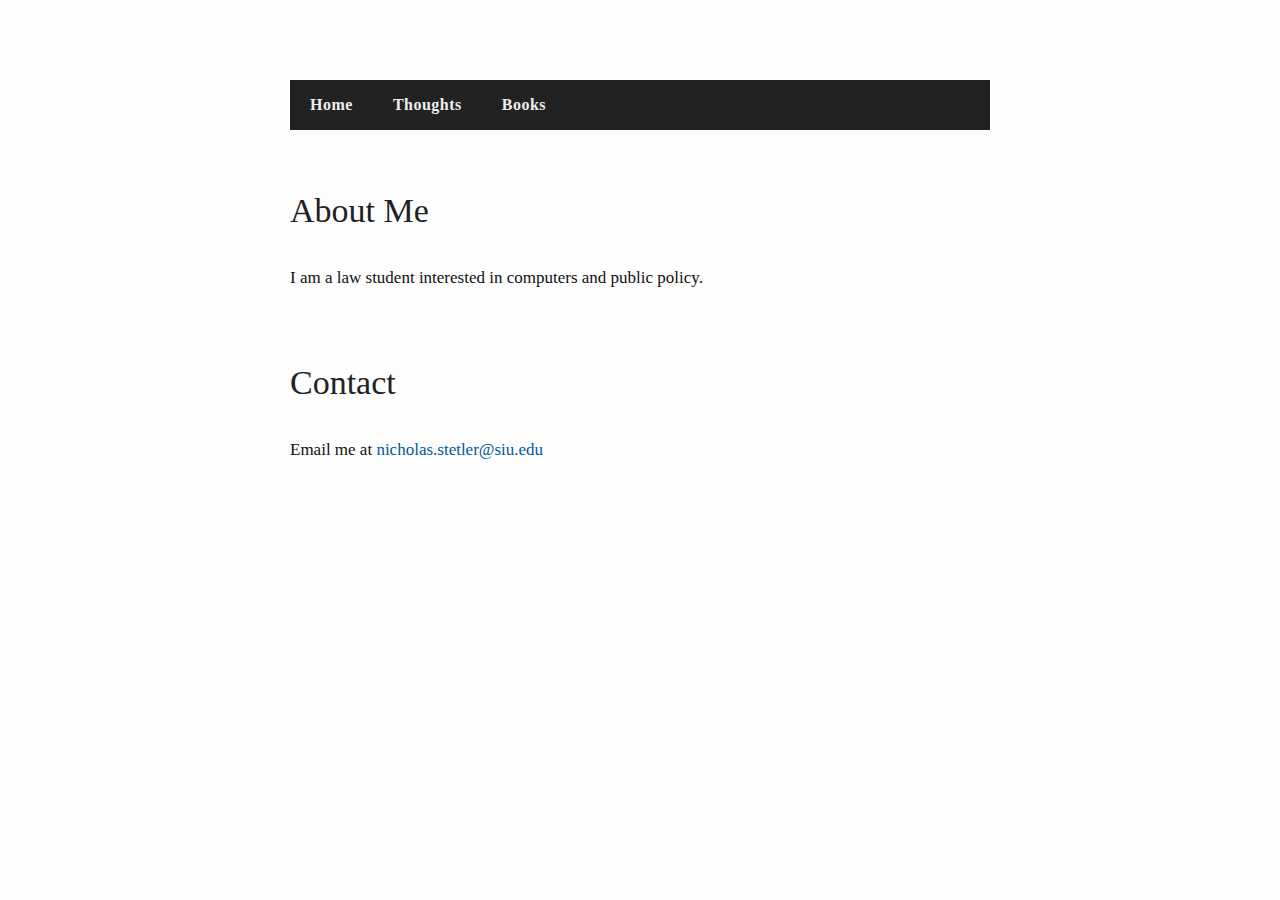
==== commit 07607761: "Update index.html" ====
--- a/index.html
+++ b/index.html
@@ -90,7 +90,7 @@
 
   <nav>
     <ul>
-      <li><a href="about.html">About</a></li>
+      <li><a href="index.html">Home</a></li>
       <li><a href="blog.html">Thoughts</a></li>
       <li><a href="booklist.html">Books</a></li>
     </ul>
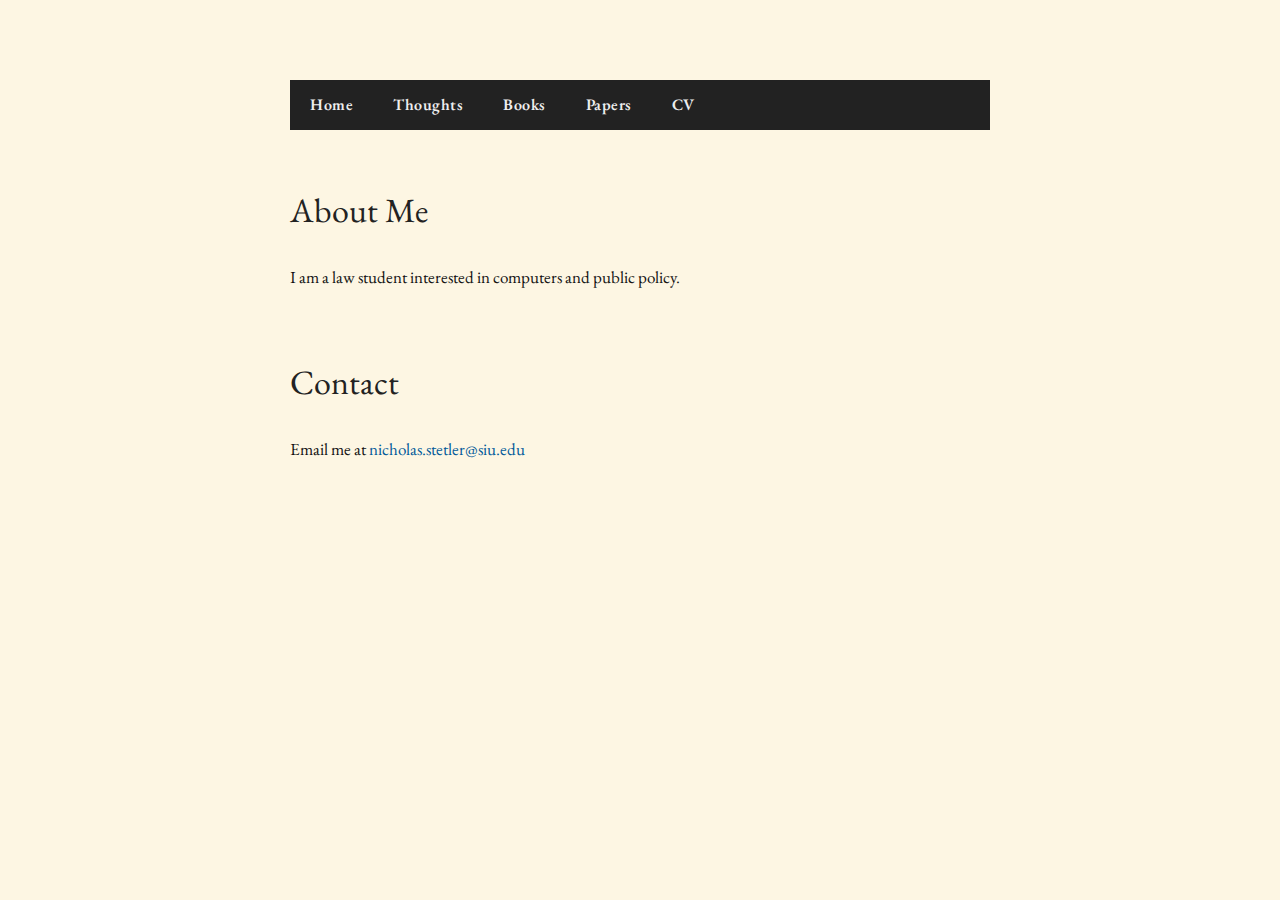
==== commit a3817ee6: "Update index.html" ====
--- a/index.html
+++ b/index.html
@@ -4,15 +4,15 @@
   <meta charset="UTF-8">
   <meta name="viewport" content="width=device-width, initial-scale=1">
   <title>Nicholas Stetler | Law & Policy</title>
-  <link rel="stylesheet" href="style.css">
+  <link href="https://fonts.googleapis.com/css2?family=EB+Garamond&display=swap" rel="stylesheet">
   <style>
     body {
-      font-family: "Garamond", "Georgia", "Palatino Linotype", "Book Antiqua", serif;
+      font-family: 'EB Garamond', 'Garamond', 'Georgia', 'Palatino Linotype', 'Book Antiqua', serif;
       max-width: 700px;
       margin: 60px auto;
       line-height: 1.75;
       font-size: 17px;
-      background-color: #fdfdfd;
+      background-color: #fdf6e3;
       color: #111;
       padding: 20px;
     }
@@ -43,7 +43,7 @@
     }
 
     h1, h2 {
-      font-family: "Garamond", "Georgia", "Palatino", serif;
+      font-family: 'EB Garamond', serif;
       font-weight: normal;
       color: #222;
       margin-top: 1.5em;
@@ -51,29 +51,6 @@
 
     section {
       margin-bottom: 60px;
-    }
-
-    article ul {
-      padding-left: 1.5em;
-      list-style-type: disc;
-    }
-
-    table {
-      width: 100%;
-      border-collapse: collapse;
-      margin-top: 20px;
-      font-size: 16px;
-    }
-
-    th, td {
-      border: 1px solid #333;
-      padding: 10px;
-    }
-
-    th {
-      background-color: #f0f0f0;
-      font-weight: bold;
-      text-align: left;
     }
 
     a {
@@ -93,6 +70,8 @@
       <li><a href="index.html">Home</a></li>
       <li><a href="blog.html">Thoughts</a></li>
       <li><a href="booklist.html">Books</a></li>
+      <li><a href="papers/">Papers</a></li>
+      <li><a href="CV_NICHOLAS_STETLER.pdf">CV</a></li>
     </ul>
   </nav>
   
@@ -101,7 +80,6 @@
     <p>I am a law student interested in computers and public policy.</p>
   </section>
   
-  
   <section id="contact">
     <h1>Contact</h1>
     <p>Email me at <a href="mailto:nicholas.stetler@siu.edu">nicholas.stetler@siu.edu</a></p>
@@ -109,3 +87,4 @@
 
 </body>
 </html>
+
